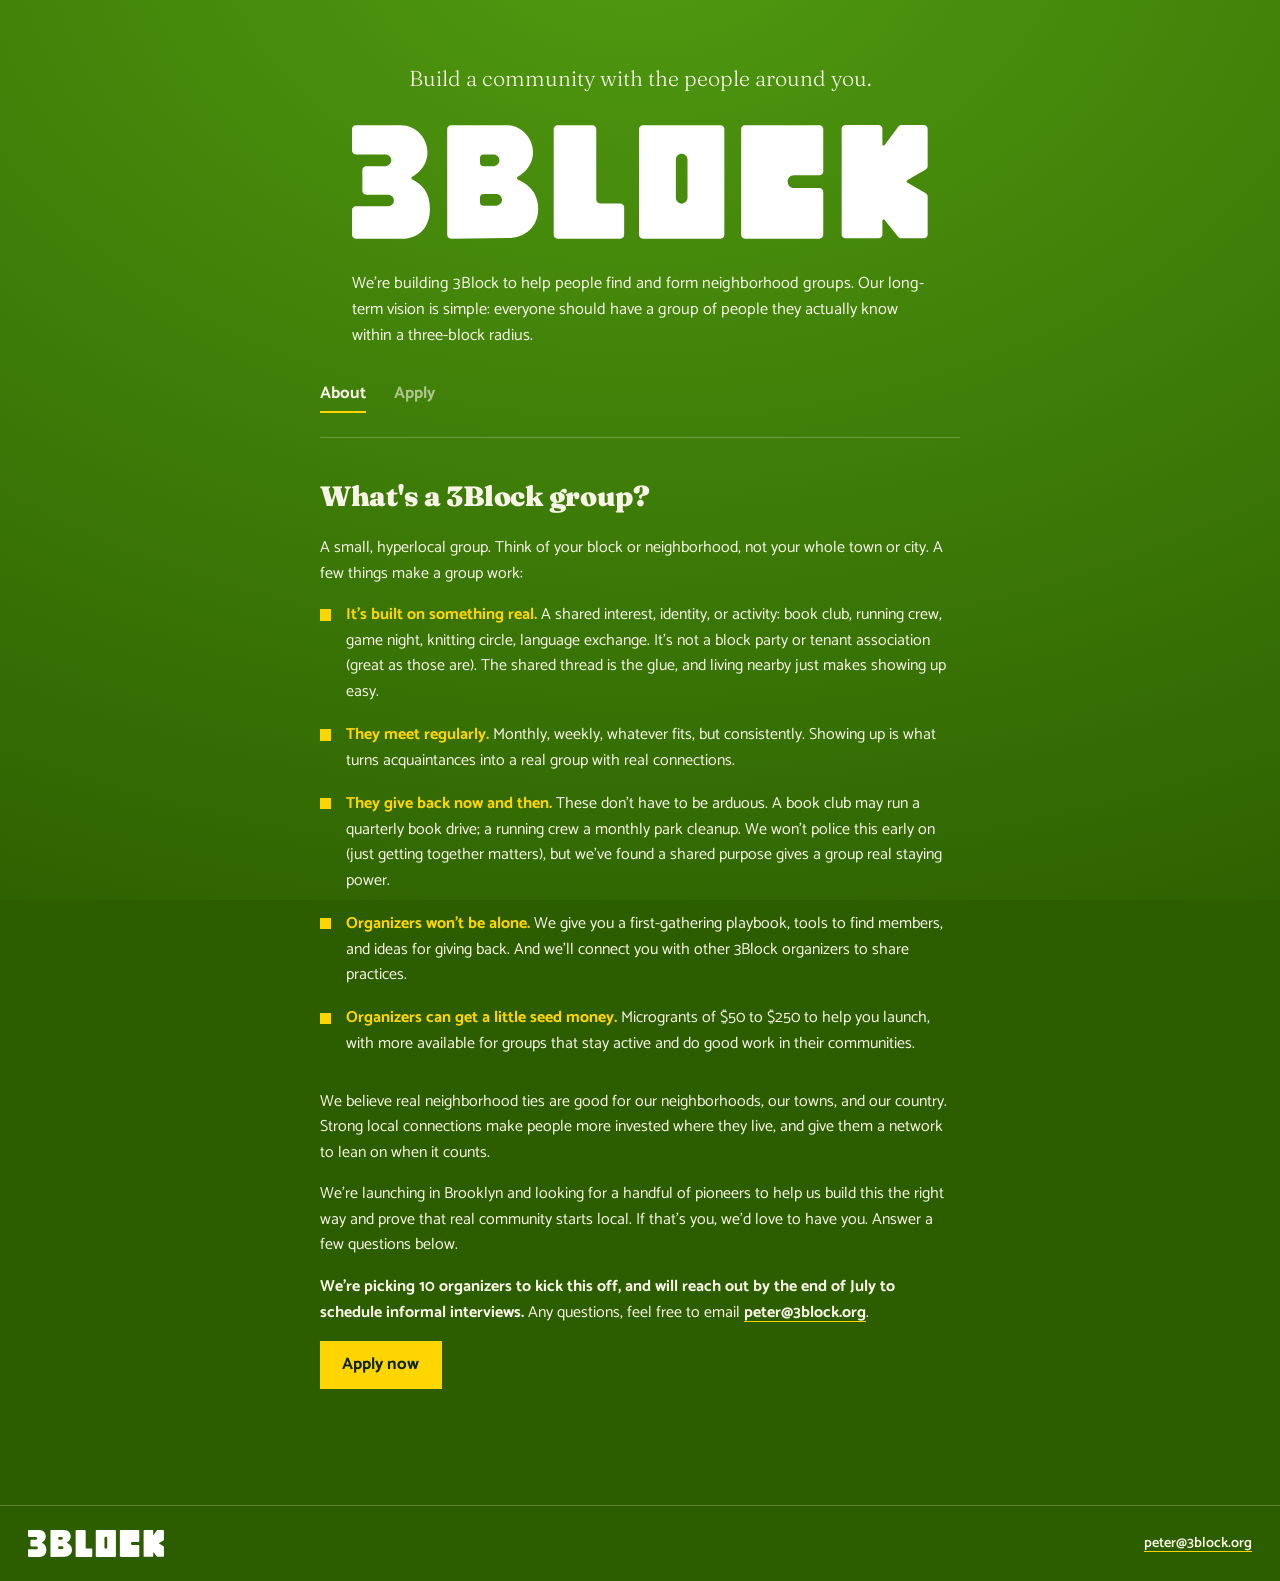
==== index.html @ 92c4d61c "link to apply at bottom of info." ====
<!DOCTYPE html>
<html lang="en">
<head>
  <meta charset="UTF-8">
  <meta name="viewport" content="width=device-width, initial-scale=1.0">
  <title>3 Block — community groups with the neighbors around you</title>
  <meta name="description" content="3 Block helps neighbors with shared interests form resilient community groups.">
  <meta property="og:type" content="website">
  <meta property="og:title" content="3 Block — Community groups with the neighbors around you">
  <meta property="og:description" content="3Block is a community platform we're building to help people find and form neighborhood groups. Our vision is simple: everyone should have a group of people they actually know within a three-block radius.">
  <meta property="og:url" content="https://apply.3block.org">
  <meta property="og:image" content="https://apply.3block.org/og-image.avif">
  <meta property="og:image:width" content="1200">
  <meta property="og:image:height" content="630">
  <meta name="twitter:card" content="summary_large_image">
  <link rel="icon" type="image/svg+xml" href="favicon.svg">
  <link rel="preconnect" href="https://fonts.googleapis.com">
  <link rel="preconnect" href="https://fonts.gstatic.com" crossorigin>
  <link href="https://fonts.googleapis.com/css2?family=Fraunces:opsz,wght,SOFT@9..144,300,100;9..144,900,100&family=Catamaran:wght@400;600;700&display=swap" rel="stylesheet">
  <link rel="stylesheet" href="css/style.css">
</head>
<body class="landing">

  <header class="landing-center">
    <div class="brand">
      <p class="tagline">Build a community with the people around you.</p>
      <h1 class="wordmark-logo">
        <img src="logo.svg" alt="3 Block" width="898" height="173">
      </h1>
    </div>
    <div class="landing-about">
      <p>
        We're building 3Block to help people find and form
        neighborhood groups. Our long-term vision is simple:
	everyone should have a group of people they actually know
	within a three-block radius.
      </p>
    </div>
  </header>

  <main class="apply-main">

    <nav class="tab-nav" aria-label="Page sections">
      <a class="tab-link" href="#about" data-tab="about">About</a>
      <a class="tab-link" href="#apply" data-tab="apply">Apply</a>
    </nav>

    <section class="section" id="about">
      <h2 class="section-title">What's a 3Block group?</h2>
      <p>
        A small, hyperlocal group. Think of your block or neighborhood, not
        your whole town or city. A few things make a group work:
      </p>
      <ul class="req-list">
        <li>
          <strong>It's built on something real.</strong> A shared interest,
          identity, or activity: book club, running crew, game night, knitting
          circle, language exchange. It's not a block party or tenant
          association (great as those are). The shared thread is the glue, and
          living nearby just makes showing up easy.
        </li>
        <li>
          <strong>They meet regularly.</strong> Monthly, weekly, whatever fits,
          but consistently. Showing up is what turns acquaintances into a real
          group with real connections.
        </li>
        <li>
          <strong>They give back now and then.</strong> These don't have to be
          arduous. A book club may run a quarterly book drive; a running crew a
          monthly park cleanup. We won't police this early on (just getting
          together matters), but we've found a shared purpose gives a group
          real staying power.
        </li>
      </ul>
      <ul class="req-list">
        <li>
          <strong>Organizers won't be alone.</strong> We give you a
          first-gathering playbook, tools to find members, and ideas for giving
          back. And we'll connect you with other 3Block organizers to share
          practices.
        </li>
        <li>
          <strong>Organizers can get a little seed money.</strong> Microgrants
          of $50 to $250 to help you launch, with more available for groups
          that stay active and do good work in their communities.
        </li>
      </ul>
            <div class="read-more" id="hero-more">
        <p>
          We believe real neighborhood ties are good for our neighborhoods, our
          towns, and our country. Strong local connections make people more
          invested where they live, and give them a network to lean on when it
          counts.
        </p>
        <p>
          We're launching in Brooklyn and looking for a handful of pioneers to
          help us build this the right way and prove that real community starts
          local. If that's you, we'd love to have you. Answer a few questions
          below.
        </p>
        <p>
          <strong>We're picking 10 organizers to kick this off, and will reach out
          by the end of July to schedule informal interviews.</strong>
          Any questions, feel free to email
          <a href="mailto:peter@3block.org">peter@3block.org</a>.
        </p>
        <p class="section-cta">
          <a class="btn-primary btn-link" href="#apply" data-tab-jump="apply">Apply now</a>
        </p>
      </div>
    </section>

    <section class="section apply-form" id="apply" aria-label="Grant application form" hidden>
      <h2 class="section-title">Apply</h2>
      <p class="form-note"><span class="req" aria-hidden="true">*</span> required</p>

      <form id="grant-form" class="stacked-form" novalidate>

        <div class="field">
          <label class="field-label" for="f-name">Your name<span class="req" aria-hidden="true">*</span></label>
          <input class="field-input" id="f-name" name="name" type="text"
                 autocomplete="name"
                 data-required data-error-empty="We'd love to know who you are.">
          <p class="field-error" aria-live="polite"></p>
        </div>

        <div class="field">
          <label class="field-label" for="f-email">Email<span class="req" aria-hidden="true">*</span></label>
          <input class="field-input" id="f-email" name="email" type="email"
                 autocomplete="email"
                 data-required data-type="email"
                 data-error-empty="We need an email to reach you."
                 data-error-invalid="Hmm, that email doesn't look right.">
          <p class="field-error" aria-live="polite"></p>
        </div>

        <div class="field">
          <label class="field-label" for="f-neighborhood">What neighborhood are you in?<span class="req" aria-hidden="true">*</span></label>
          <p class="field-help">Rough cross streets are great too.</p>
          <input class="field-input" id="f-neighborhood" name="neighborhood" type="text"
                 data-required data-error-empty="Tell us where your blocks are.">
          <p class="field-error" aria-live="polite"></p>
        </div>

        <div class="field">
          <label class="field-label" for="f-group">What kind of group do you run or want to start?<span class="req" aria-hidden="true">*</span></label>
          <input class="field-input" id="f-group" name="group" type="text"
                 data-required data-error-empty="This is the part we're most excited to read.">
          <p class="field-error" aria-live="polite"></p>
        </div>

        <fieldset class="field field-choice" data-choice="status"
                  data-required data-error-empty="Pick whichever fits.">
          <legend class="field-label">Are you already running it, or looking to start one?<span class="req" aria-hidden="true">*</span></legend>
          <div class="choice-row">
            <label class="choice">
              <input type="radio" name="status" value="Already running it">
              <span>Already running it</span>
            </label>
            <label class="choice">
              <input type="radio" name="status" value="Want to start one">
              <span>Want to start one</span>
            </label>
          </div>
          <p class="field-error" aria-live="polite"></p>
        </fieldset>

        <fieldset class="field field-choice" data-choice="coorganizer"
                  data-required data-error-empty="Pick one — 'Not yet' is a fine answer.">
          <legend class="field-label">Do you have a friend or colleague you could bring in as a co-organizer?<span class="req" aria-hidden="true">*</span></legend>
          <p class="field-help">Not required, but it often helps a group succeed faster.</p>
          <div class="choice-row">
            <label class="choice">
              <input type="radio" name="coorganizer" value="Yes">
              <span>Yes</span>
            </label>
            <label class="choice">
              <input type="radio" name="coorganizer" value="Not yet">
              <span>Not yet</span>
            </label>
          </div>
          <p class="field-error" aria-live="polite"></p>
        </fieldset>

        <div class="field">
          <label class="field-label" for="f-cadence">How often would you plan to meet?<span class="req" aria-hidden="true">*</span></label>
          <input class="field-input" id="f-cadence" name="cadence" type="text"
                 data-required data-error-empty="A rough cadence is fine — weekly, monthly…">
          <p class="field-error" aria-live="polite"></p>
        </div>

        <div class="field">
          <label class="field-label" for="f-service">Any ideas for community service activities?</label>
          <p class="field-help">We can help you with this later if not.</p>
          <textarea class="field-input field-textarea" id="f-service" name="service" rows="1"></textarea>
          <p class="field-error" aria-live="polite"></p>
        </div>

        <div class="field">
          <label class="field-label" for="f-first-gathering">When could you picture holding a first gathering?<span class="req" aria-hidden="true">*</span></label>
          <p class="field-help">A rough sense is fine.</p>
          <input class="field-input" id="f-first-gathering" name="first_gathering" type="text"
                 data-required data-error-empty="A rough sense is all we need — next month, this fall…">
          <p class="field-error" aria-live="polite"></p>
        </div>

        <div class="field">
          <label class="field-label" for="f-microgrant">Are you interested in a $50&ndash;250 microgrant?</label>
          <p class="field-help">If so, how much, and what would you spend it on?</p>
          <textarea class="field-input field-textarea" id="f-microgrant" name="microgrant" rows="1"></textarea>
          <p class="field-error" aria-live="polite"></p>
        </div>

        <div class="field">
          <label class="field-label" for="f-notes">Anything else you'd like to share?</label>
          <p class="field-help">If you have a group, let us know how big it is, how it's going, and what challenges you're running into.</p>
          <textarea class="field-input field-textarea" id="f-notes" name="notes" rows="1"></textarea>
          <p class="field-error" aria-live="polite"></p>
        </div>

        <div class="form-actions">
          <button type="submit" class="btn-primary" data-action="submit">Send application</button>
          <p class="form-error" id="form-error" aria-live="polite"></p>
        </div>

      </form>

      <div class="form-result" id="form-success" hidden>
        <h3 class="result-title">Thanks, we got it!</h3>
        <p>
          We'll be reviewing applications in the coming weeks and be in touch.
        </p>
      </div>

      <div class="form-result" id="form-failure" hidden>
        <h3 class="result-title">That didn't go through.</h3>
        <p>
          Something on our end hiccuped. Please try again in a minute — or
          email your answers to
          <a href="mailto:peter@3block.org">peter@3block.org</a> and we'll
          take it from there.
        </p>
        <button type="button" class="btn-primary" id="retry-btn">Try again</button>
      </div>
    </section>

  </main>

  <footer class="apply-footer">
    <img class="footer-logo" src="logo.svg" alt="3 Block" width="898" height="173">
    <a href="mailto:peter@3block.org">peter@3block.org</a>
  </footer>

  <script src="js/apply.js"></script>
</body>
</html>
---- css/style.css ----
/* ============================================================
   3 Block — shared styles
   Palette: green gradient field, cream text, sun + sky accents
   Type: Fraunces (display) / Catamaran (body)
   ============================================================ */

:root {
  --green-fresh: #509b10;
  --green-deep: #2c5e00;
  --cream: #f7f3e7;
  --ink: #0a2416;
  --sun: #ffd500;
  --sky: #2b5be2;

  --font-display: "Fraunces", Georgia, serif;
  --font-body: "Catamaran", "Helvetica Neue", Arial, sans-serif;

  --ease-out: cubic-bezier(0.22, 1, 0.36, 1);
}

* {
  margin: 0;
  padding: 0;
  box-sizing: border-box;
}

html {
  scroll-behavior: smooth;
}

body {
  font-family: var(--font-body);
  color: var(--cream);
  background-color: var(--green-deep);
  background-image: radial-gradient(
    130% 130% at 50% -10%,
    var(--green-fresh) 0%,
    var(--green-deep) 100%
  );
  background-attachment: fixed;
  min-height: 100vh;
  line-height: 1.6;
  -webkit-font-smoothing: antialiased;
}

a {
  color: inherit;
}

::selection {
  background: var(--sun);
  color: var(--ink);
}

:focus-visible {
  outline: 3px solid var(--sun);
  outline-offset: 3px;
}

/* ------------------------------------------------------------
   Landing page
   ------------------------------------------------------------ */

.landing {
  display: flex;
  flex-direction: column;
  min-height: 100vh;
  min-height: 100dvh;
}

.corner-contact {
  position: fixed;
  bottom: 1.5rem;
  right: 1.75rem;
  font-size: 0.85rem;
  font-weight: 600;
  text-decoration-color: var(--sun);
  text-underline-offset: 0.25em;
}

.corner-contact:hover {
  color: var(--sun);
}

.landing-center {
  flex: 1;
  display: flex;
  flex-direction: column;
  align-items: center;
  justify-content: center;
  gap: 2rem;
  text-align: center;
  padding: 4rem 1.5rem 1.5rem;
}

.brand {
  display: flex;
  flex-direction: column;
  align-items: center;
  gap: 2rem;
}

.wordmark-logo {
  line-height: 0;
  margin: 0;
}

.wordmark-logo img {
  width: clamp(18rem, 70vw, 36rem);
  max-width: 100%;
  height: auto;
}

.landing-about {
  /* match the wordmark logo's width so the two edges line up */
  width: clamp(18rem, 70vw, 36rem);
  max-width: 100%;
  display: grid;
  gap: 0.75rem;
  font-size: 1.02rem;
  text-align: left;
}

.tagline {
  font-family: var(--font-display);
  font-weight: 300;
  font-size: clamp(1rem, 2.2vw, 1.35rem);
  line-height: 1.35;
}

.cta-link {
  display: inline-block;
  font-size: 1.05rem;
  font-weight: 700;
  color: var(--cream);
  text-decoration: underline;
  text-decoration-thickness: 2px;
  text-decoration-color: var(--sun);
  text-underline-offset: 0.35em;
  transition: color 160ms ease, text-underline-offset 160ms ease;
}

.cta-link:hover {
  color: var(--sun);
  text-underline-offset: 0.5em;
}

/* ------------------------------------------------------------
   Apply page — header, sections, footer
   ------------------------------------------------------------ */

.apply-page {
  display: flex;
  flex-direction: column;
  min-height: 100vh;
}

.apply-header {
  display: flex;
  align-items: center;
  justify-content: space-between;
  padding: 1.5rem 1.75rem;
}

.home-link {
  display: inline-flex;
  align-items: center;
  gap: 0.75rem;
  text-decoration: none;
}

.home-logo,
.footer-logo {
  display: block;
  width: 8.5rem;
  height: auto;
}

.header-cta {
  font-weight: 700;
  font-size: 0.95rem;
  text-decoration: underline;
  text-decoration-thickness: 2px;
  text-decoration-color: var(--sun);
  text-underline-offset: 0.3em;
}

.header-cta:hover {
  color: var(--sun);
}

.apply-main {
  flex: 1;
  width: min(640px, 100% - 3rem);
  margin: 0 auto;
  padding: 0.5rem 0 5rem;
}

.hero {
  padding: 2.5rem 0 3rem;
}

/* Apply / About tabs — sit just above the first section ruler */

.tab-nav {
  display: flex;
  gap: 1.75rem;
  padding: 0 0 1.5rem;
}

.tab-link {
  font-weight: 700;
  font-size: 1.05rem;
  color: rgba(247, 243, 231, 0.6);
  text-decoration: none;
  padding-bottom: 0.2rem;
  border-bottom: 2px solid transparent;
  transition: color 160ms ease, border-color 160ms ease;
}

.tab-link:hover {
  color: var(--cream);
}

.tab-link.is-active {
  color: var(--cream);
  border-bottom-color: var(--sun);
}

.hero-lede {
  font-family: var(--font-display);
  font-weight: 300;
  font-size: clamp(1.35rem, 3vw, 1.75rem);
  line-height: 1.45;
}

.read-more p {
  margin-top: 1rem;
}

.read-more {
  margin-top: 2rem;
}

.read-more a {
  font-weight: 700;
  text-decoration-color: var(--sun);
  text-underline-offset: 0.25em;
}

.section {
  padding: 2.25rem 0;
  border-top: 1px solid rgba(247, 243, 231, 0.25);
}

.section-title {
  font-family: var(--font-display);
  font-weight: 900;
  font-size: 1.75rem;
  letter-spacing: -0.01em;
  margin-bottom: 1rem;
}

.section p {
  margin-bottom: 1rem;
}

.section p:last-child {
  margin-bottom: 0;
}

.req-list {
  list-style: none;
  display: grid;
  gap: 1.1rem;
  padding: 0;
}

.req-list + .req-list {
  margin-top: 1.1rem;
}

.req-list li {
  padding-left: 1.6rem;
  position: relative;
}

.req-list li::before {
  content: "";
  position: absolute;
  left: 0;
  top: 0.45em;
  width: 0.7rem;
  height: 0.7rem;
  background: var(--sun);
}

.req-list strong {
  color: var(--sun);
}

.section a {
  font-weight: 700;
  text-decoration-color: var(--sun);
  text-underline-offset: 0.25em;
}

.section a:hover {
  color: var(--sun);
}

.apply-footer {
  display: flex;
  align-items: center;
  justify-content: space-between;
  padding: 1.5rem 1.75rem;
  font-size: 0.9rem;
  border-top: 1px solid rgba(247, 243, 231, 0.25);
}

.apply-footer a {
  font-weight: 600;
  text-decoration-color: var(--sun);
  text-underline-offset: 0.25em;
}

.apply-footer a:hover {
  color: var(--sun);
}

/* ------------------------------------------------------------
   Typeform-style application form
   ------------------------------------------------------------ */

.apply-form {
  scroll-margin-top: 2rem;
}

.form-note {
  font-size: 0.9rem;
  color: rgba(247, 243, 231, 0.75);
  margin-bottom: 0.5rem;
}

.req {
  color: var(--sun);
  margin-left: 0.2rem;
}

.stacked-form {
  display: grid;
  gap: 2rem;
  margin-top: 1.5rem;
}

.field {
  min-width: 0;
}

fieldset.field {
  border: none;
  padding: 0;
  margin: 0;
}

.field-label {
  display: block;
  font-family: var(--font-display);
  font-weight: 900;
  font-size: 1.2rem;
  line-height: 1.35;
  margin-bottom: 0.35rem;
}

legend.field-label {
  padding: 0;
}

.field-help {
  font-size: 0.95rem;
  color: rgba(247, 243, 231, 0.8);
  margin-bottom: 0.5rem;
}

.field-input {
  display: block;
  width: 100%;
  font-family: var(--font-body);
  font-size: 1.15rem;
  font-weight: 600;
  color: var(--cream);
  background: transparent;
  border: none;
  border-bottom: 2px solid rgba(247, 243, 231, 0.4);
  padding: 0.35rem 0 0.45rem;
  transition: border-color 160ms ease;
}

.field-input:focus {
  outline: none;
  border-bottom-color: var(--sun);
  border-bottom-width: 3px;
}

.field-textarea {
  resize: none;
  overflow: hidden;
  line-height: 1.5;
  font-size: 1.05rem;
}

.field.has-error .field-input {
  border-bottom-color: var(--sun);
}

.field-error {
  min-height: 1.3rem;
  margin-top: 0.4rem;
  font-size: 0.9rem;
  font-weight: 700;
  color: var(--sun);
}

/* radio choices */

.choice-row {
  display: flex;
  flex-wrap: wrap;
  gap: 0.6rem;
  margin-top: 0.35rem;
}

.choice {
  cursor: pointer;
}

.choice input {
  position: absolute;
  opacity: 0;
  width: 1px;
  height: 1px;
}

.choice span {
  display: inline-block;
  font-weight: 700;
  font-size: 1rem;
  padding: 0.5rem 1.1rem;
  border: 2px solid rgba(247, 243, 231, 0.5);
  transition: border-color 160ms ease, background 160ms ease, color 160ms ease;
}

.choice:hover span {
  border-color: var(--cream);
}

.choice input:checked + span {
  background: var(--sun);
  border-color: var(--sun);
  color: var(--ink);
}

.choice input:focus-visible + span {
  outline: 3px solid var(--sun);
  outline-offset: 3px;
}

/* submit + results */

.form-actions {
  display: flex;
  align-items: center;
  flex-wrap: wrap;
  gap: 1rem;
  margin-top: 0.5rem;
}

.form-error {
  font-size: 0.9rem;
  font-weight: 700;
  color: var(--sun);
}

.form-result {
  padding: 1.5rem 0;
}

.form-result p {
  margin-bottom: 1.25rem;
}

.form-result a {
  font-weight: 700;
  text-decoration-color: var(--sun);
}

.result-title {
  font-family: var(--font-display);
  font-weight: 900;
  font-size: 1.9rem;
  letter-spacing: -0.01em;
  margin-bottom: 0.75rem;
}

.btn-primary {
  font-family: var(--font-body);
  font-size: 1.05rem;
  font-weight: 700;
  color: var(--ink);
  background: var(--sun);
  border: none;
  padding: 0.65rem 1.4rem;
  cursor: pointer;
  transition: transform 160ms var(--ease-out), background 160ms ease;
}

.btn-primary:hover {
  background: var(--cream);
  transform: translateY(-2px);
}

.btn-primary:active {
  transform: translateY(0);
}

.btn-primary[disabled] {
  opacity: 0.6;
  cursor: wait;
  transform: none;
}

a.btn-primary,
.btn-link {
  display: inline-block;
  color: var(--ink);
  text-decoration: none;
}

a.btn-primary:hover,
.btn-link:hover {
  color: var(--ink);
}

.section-cta {
  margin-top: 1.75rem;
}

/* ------------------------------------------------------------
   Responsive + reduced motion
   ------------------------------------------------------------ */

@media (max-width: 600px) {
  .hero {
    padding-top: 1.5rem;
  }

  .choice-row {
    flex-direction: column;
    align-items: flex-start;
  }
}

@media (prefers-reduced-motion: reduce) {
  html {
    scroll-behavior: auto;
  }

  *,
  *::before,
  *::after {
    animation-duration: 0.01ms !important;
    animation-iteration-count: 1 !important;
    transition-duration: 0.01ms !important;
  }
}
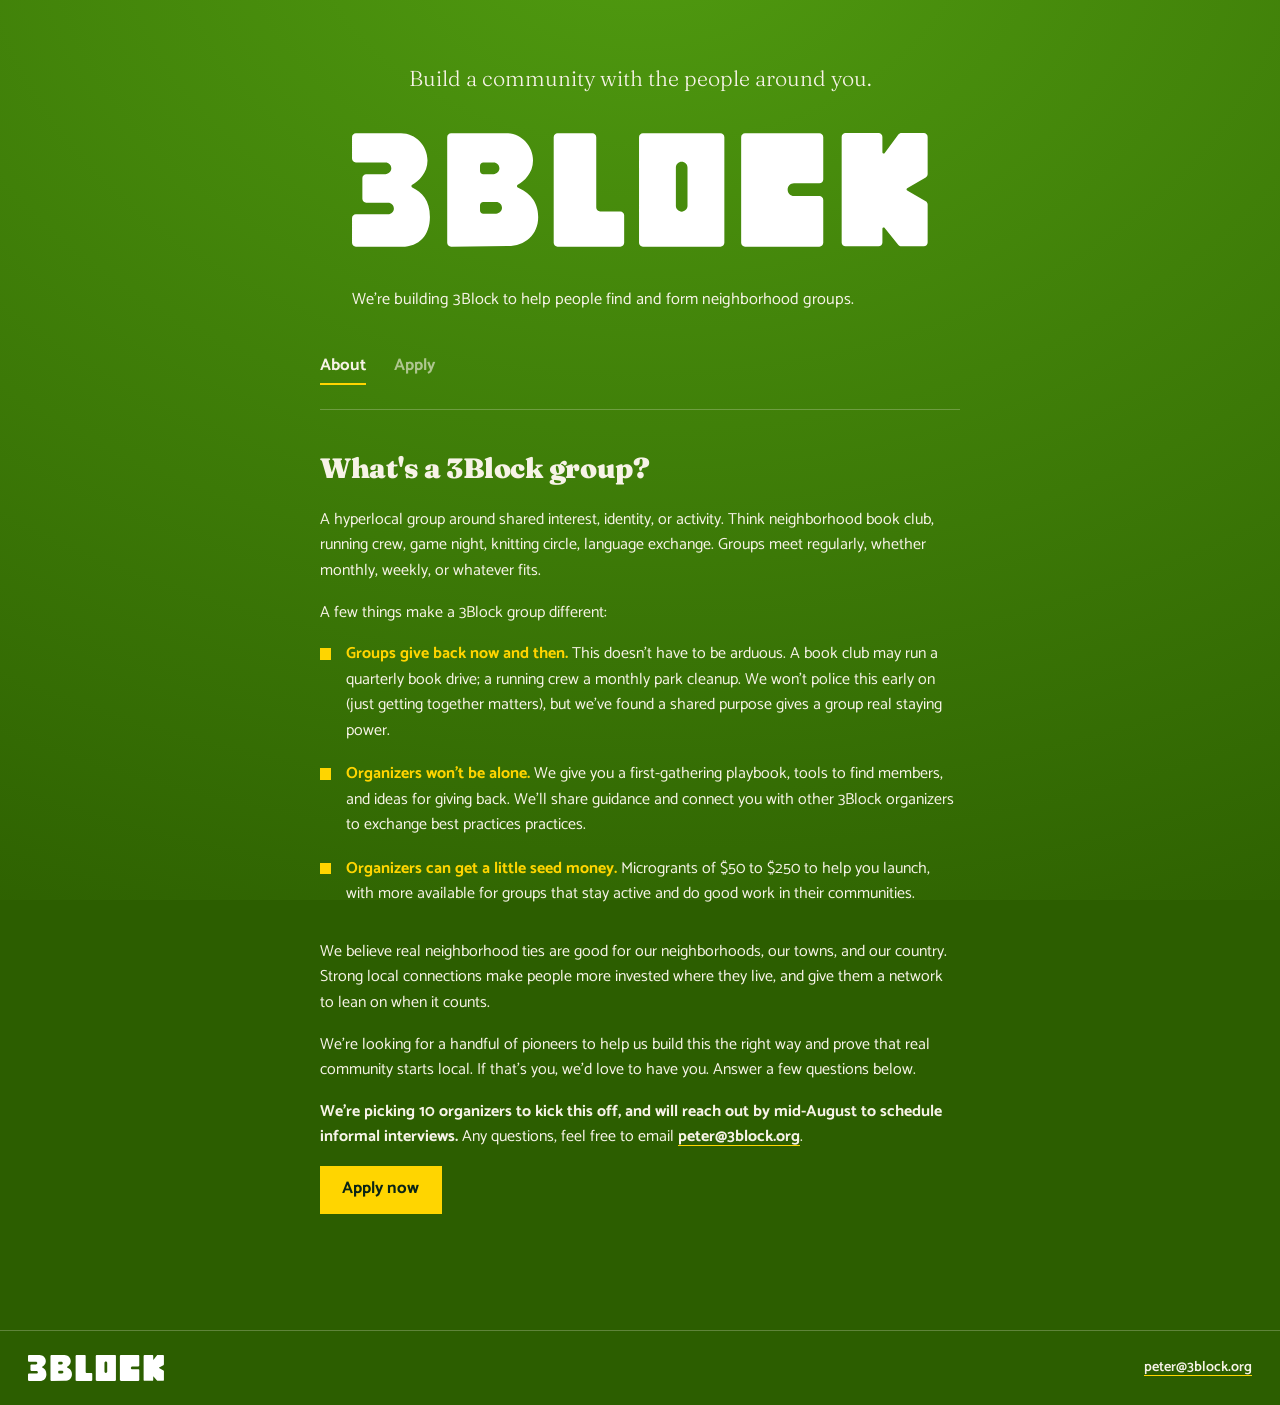
==== commit b005da79: "Update index.html" ====
--- a/index.html
+++ b/index.html
@@ -31,9 +31,7 @@
     <div class="landing-about">
       <p>
         We're building 3Block to help people find and form
-        neighborhood groups. Our long-term vision is simple:
-	everyone should have a group of people they actually know
-	within a three-block radius.
+        neighborhood groups.
       </p>
     </div>
   </header>
@@ -48,36 +46,27 @@
     <section class="section" id="about">
       <h2 class="section-title">What's a 3Block group?</h2>
       <p>
-        A small, hyperlocal group. Think of your block or neighborhood, not
-        your whole town or city. A few things make a group work:
+        A hyperlocal group around shared interest, identity, or activity. 
+		  Think neighborhood book club, running crew, game night, knitting circle,
+		  language exchange. 
+		  Groups meet regularly, whether monthly, weekly, or whatever fits.
+	  </p>
+		<p>
+			A few things make a 3Block group different:
       </p>
       <ul class="req-list">
         <li>
-          <strong>It's built on something real.</strong> A shared interest,
-          identity, or activity: book club, running crew, game night, knitting
-          circle, language exchange. It's not a block party or tenant
-          association (great as those are). The shared thread is the glue, and
-          living nearby just makes showing up easy.
-        </li>
-        <li>
-          <strong>They meet regularly.</strong> Monthly, weekly, whatever fits,
-          but consistently. Showing up is what turns acquaintances into a real
-          group with real connections.
-        </li>
-        <li>
-          <strong>They give back now and then.</strong> These don't have to be
+          <strong>Groups give back now and then.</strong> This doesn't have to be
           arduous. A book club may run a quarterly book drive; a running crew a
           monthly park cleanup. We won't police this early on (just getting
           together matters), but we've found a shared purpose gives a group
           real staying power.
         </li>
-      </ul>
-      <ul class="req-list">
         <li>
           <strong>Organizers won't be alone.</strong> We give you a
           first-gathering playbook, tools to find members, and ideas for giving
-          back. And we'll connect you with other 3Block organizers to share
-          practices.
+          back. We'll share guidance and connect you with other 3Block organizers to 
+			exchange best practices practices.
         </li>
         <li>
           <strong>Organizers can get a little seed money.</strong> Microgrants
@@ -93,14 +82,14 @@
           counts.
         </p>
         <p>
-          We're launching in Brooklyn and looking for a handful of pioneers to
-          help us build this the right way and prove that real community starts
-          local. If that's you, we'd love to have you. Answer a few questions
+          We're looking for a handful of pioneers to help us build this the right 
+		  way and prove that real community starts local.
+          If that's you, we'd love to have you. Answer a few questions
           below.
         </p>
         <p>
           <strong>We're picking 10 organizers to kick this off, and will reach out
-          by the end of July to schedule informal interviews.</strong>
+          by mid-August to schedule informal interviews.</strong>
           Any questions, feel free to email
           <a href="mailto:peter@3block.org">peter@3block.org</a>.
         </p>
--- a/css/style.css
+++ b/css/style.css
@@ -88,16 +88,16 @@
   flex-direction: column;
   align-items: center;
   justify-content: center;
-  gap: 2rem;
+  gap: 2.5rem;
   text-align: center;
-  padding: 4rem 1.5rem 1.5rem;
+  padding: 4rem 1.5rem 2rem;
 }
 
 .brand {
   display: flex;
   flex-direction: column;
   align-items: center;
-  gap: 2rem;
+  gap: 2.5rem;
 }
 
 .wordmark-logo {
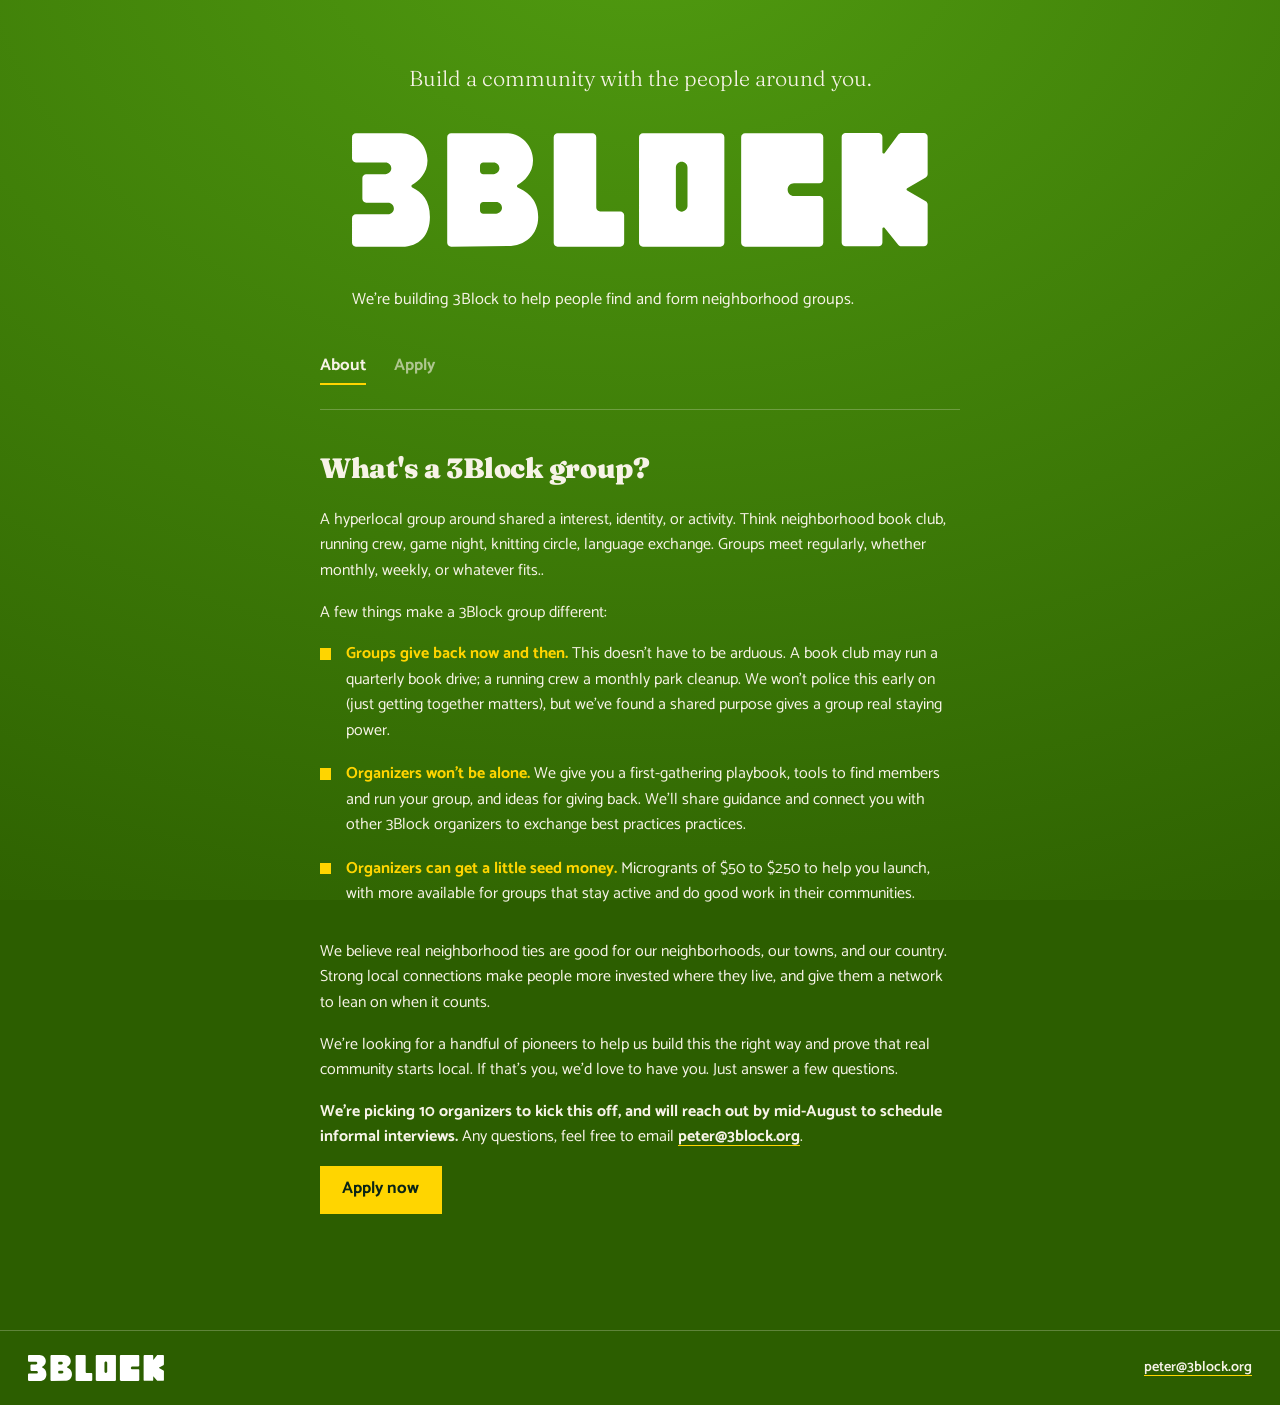
==== commit 2145d202: "Update index.html couple copy tweaks for brevity" ====
--- a/index.html
+++ b/index.html
@@ -46,10 +46,10 @@
     <section class="section" id="about">
       <h2 class="section-title">What's a 3Block group?</h2>
       <p>
-        A hyperlocal group around shared interest, identity, or activity. 
+        A hyperlocal group around shared a interest, identity, or activity. 
 		  Think neighborhood book club, running crew, game night, knitting circle,
 		  language exchange. 
-		  Groups meet regularly, whether monthly, weekly, or whatever fits.
+		  Groups meet regularly, whether monthly, weekly, or whatever fits..
 	  </p>
 		<p>
 			A few things make a 3Block group different:
@@ -64,7 +64,8 @@
         </li>
         <li>
           <strong>Organizers won't be alone.</strong> We give you a
-          first-gathering playbook, tools to find members, and ideas for giving
+          first-gathering playbook, tools to find members and run your group, and ideas 
+			for giving
           back. We'll share guidance and connect you with other 3Block organizers to 
 			exchange best practices practices.
         </li>
@@ -84,14 +85,12 @@
         <p>
           We're looking for a handful of pioneers to help us build this the right 
 		  way and prove that real community starts local.
-          If that's you, we'd love to have you. Answer a few questions
-          below.
+          If that's you, we'd love to have you. Just answer a few questions.
         </p>
         <p>
           <strong>We're picking 10 organizers to kick this off, and will reach out
           by mid-August to schedule informal interviews.</strong>
-          Any questions, feel free to email
-          <a href="mailto:peter@3block.org">peter@3block.org</a>.
+          Any questions, feel free to email <a href="mailto:peter@3block.org">peter@3block.org</a>.
         </p>
         <p class="section-cta">
           <a class="btn-primary btn-link" href="#apply" data-tab-jump="apply">Apply now</a>
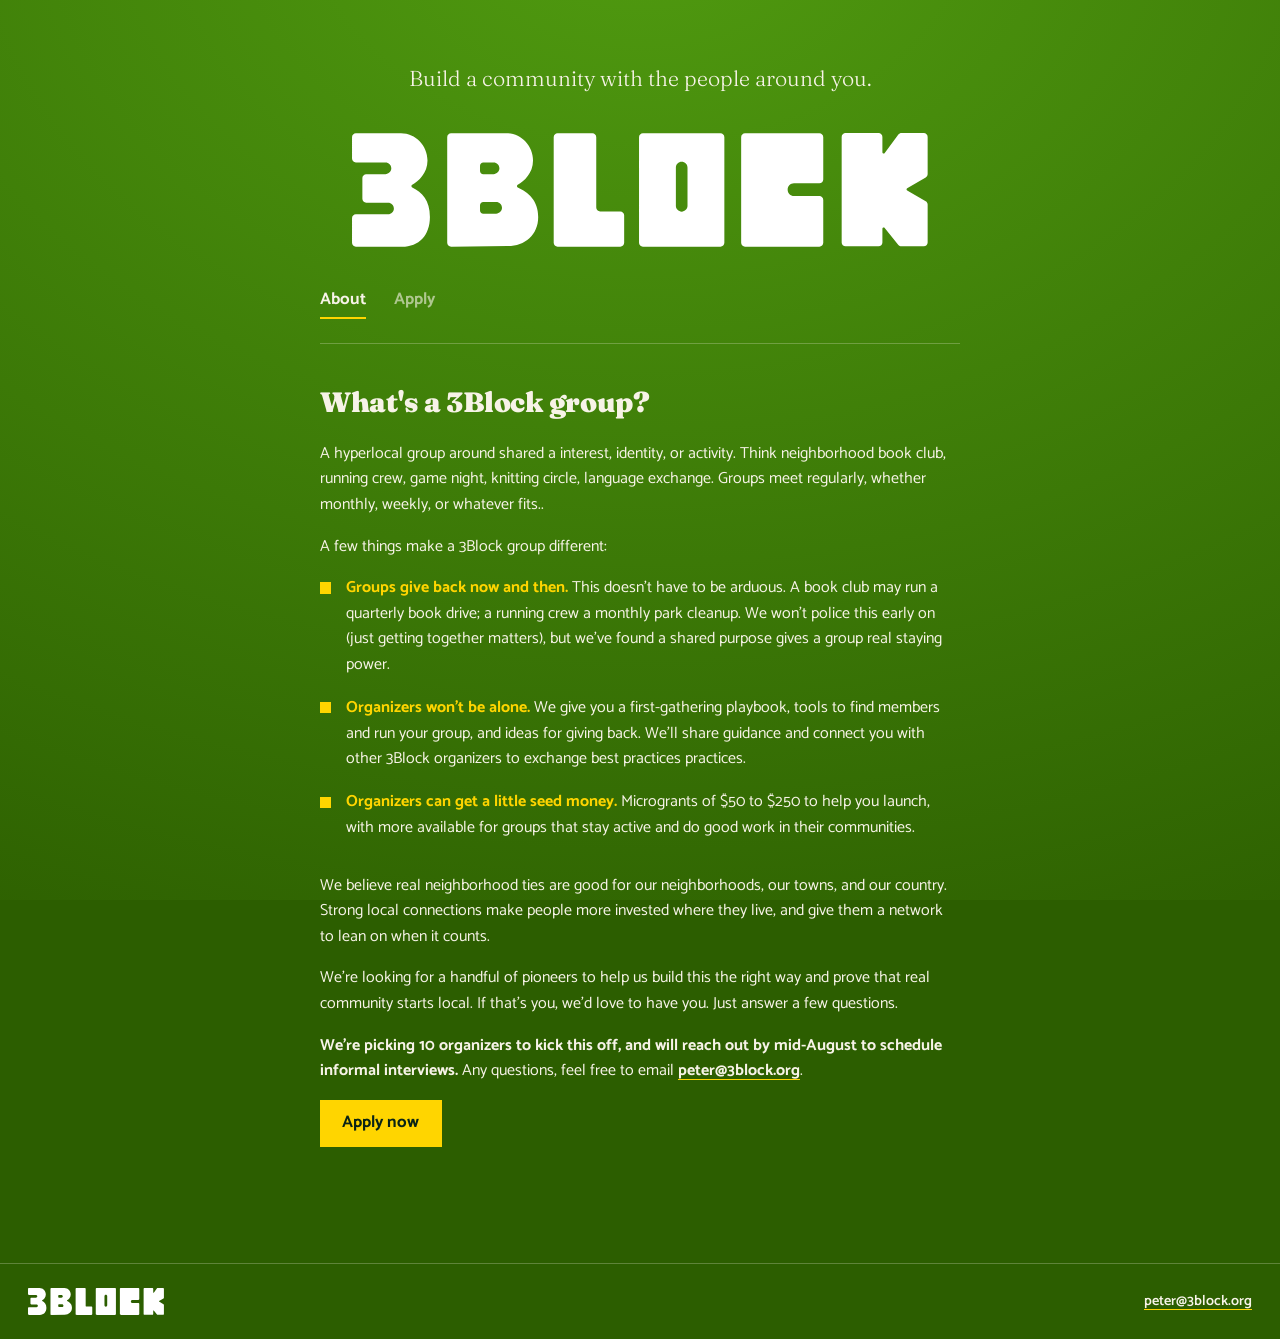
==== commit 1ffd9e02: "Update index.html" ====
--- a/index.html
+++ b/index.html
@@ -27,12 +27,6 @@
       <h1 class="wordmark-logo">
         <img src="logo.svg" alt="3 Block" width="898" height="173">
       </h1>
-    </div>
-    <div class="landing-about">
-      <p>
-        We're building 3Block to help people find and form
-        neighborhood groups.
-      </p>
     </div>
   </header>
 
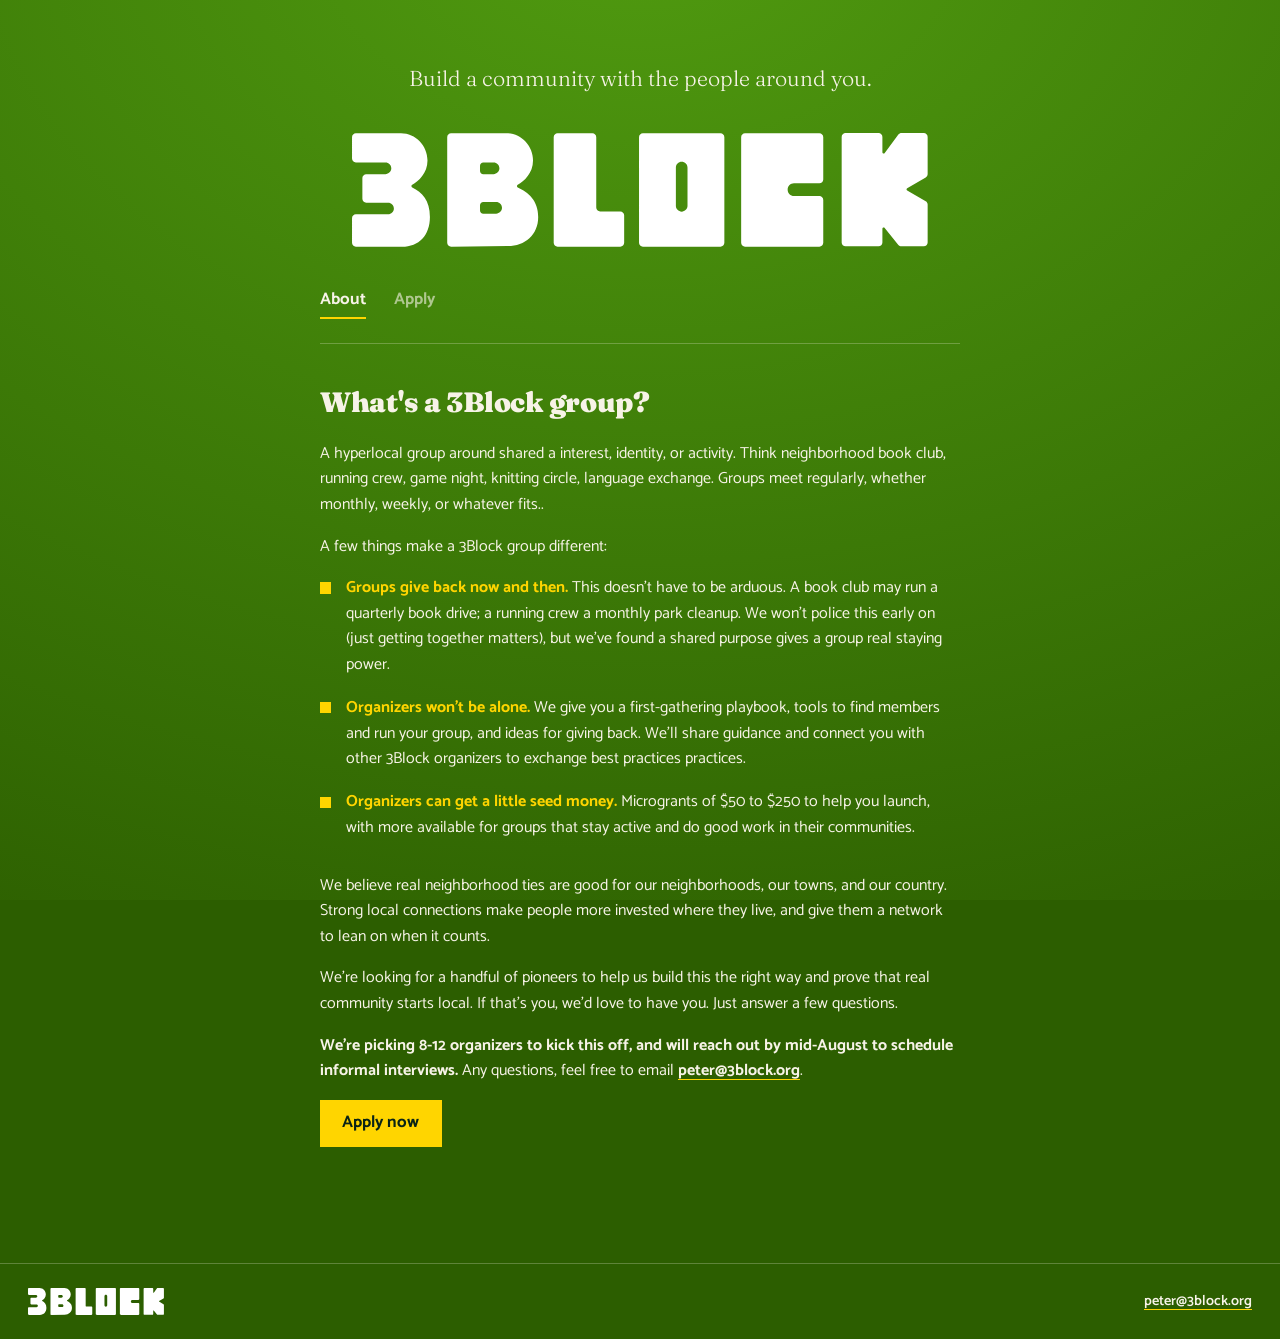
==== commit 2582f520: "Update index.html" ====
--- a/index.html
+++ b/index.html
@@ -82,7 +82,7 @@
           If that's you, we'd love to have you. Just answer a few questions.
         </p>
         <p>
-          <strong>We're picking 10 organizers to kick this off, and will reach out
+          <strong>We're picking 8-12 organizers to kick this off, and will reach out
           by mid-August to schedule informal interviews.</strong>
           Any questions, feel free to email <a href="mailto:peter@3block.org">peter@3block.org</a>.
         </p>
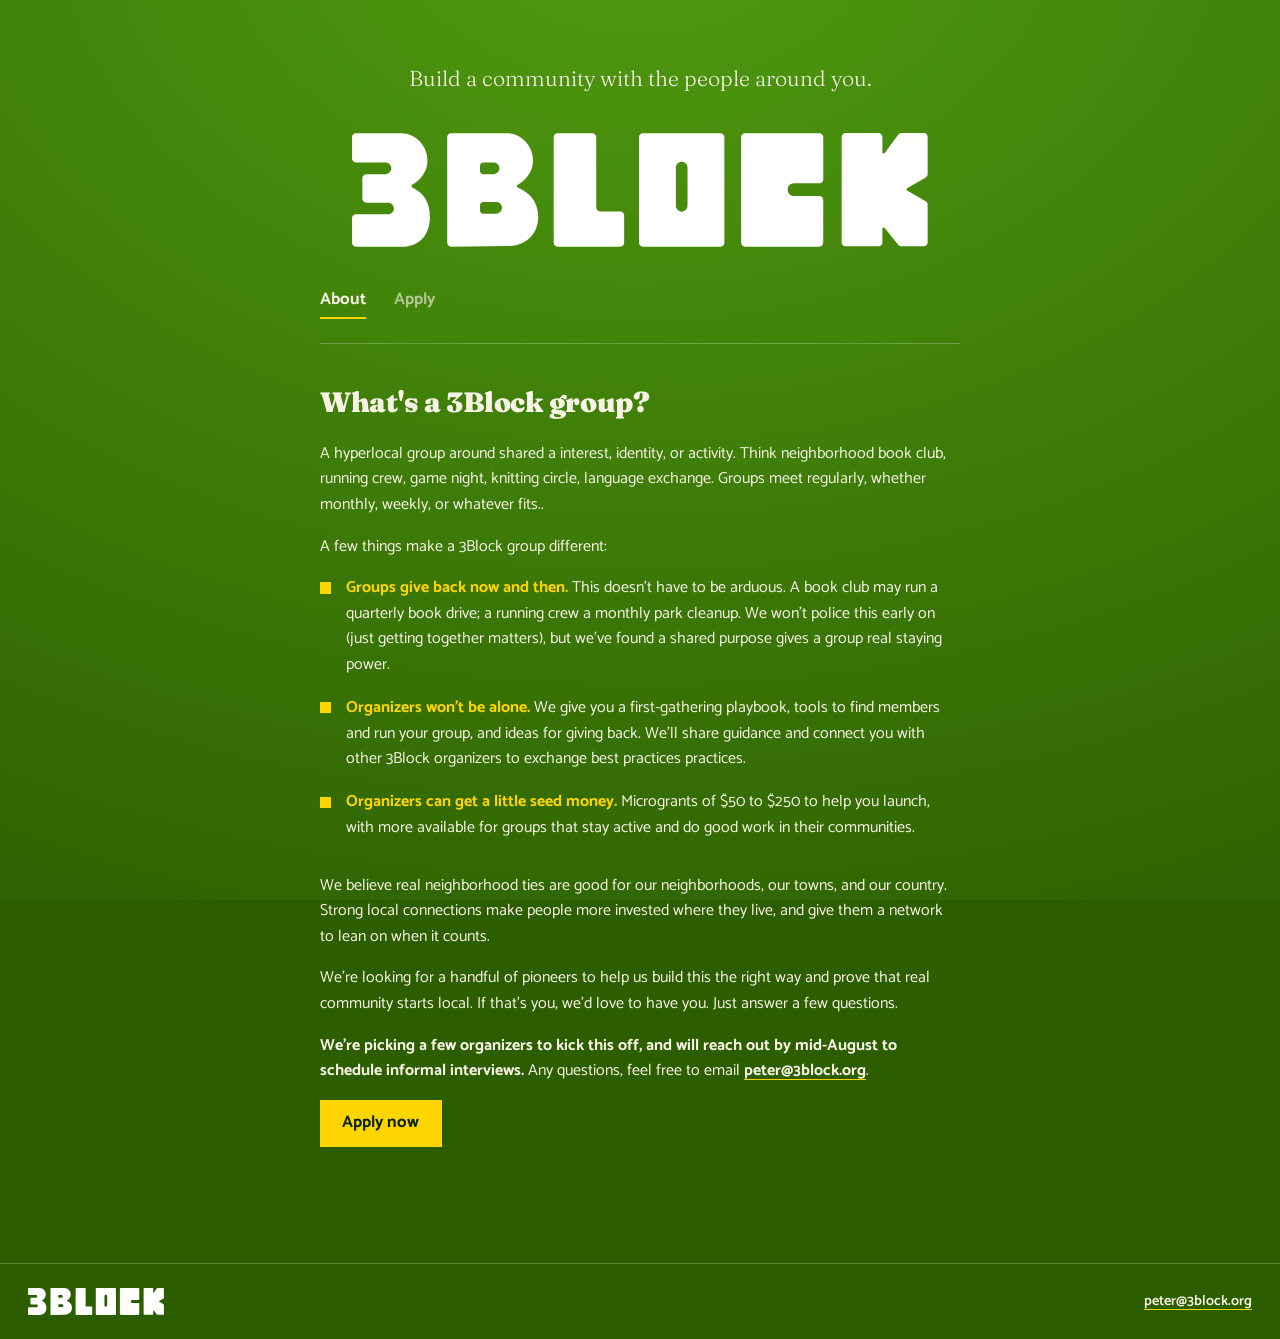
==== commit ad759ac6: "Update index.html" ====
--- a/index.html
+++ b/index.html
@@ -82,7 +82,7 @@
           If that's you, we'd love to have you. Just answer a few questions.
         </p>
         <p>
-          <strong>We're picking 8-12 organizers to kick this off, and will reach out
+          <strong>We're picking a few organizers to kick this off, and will reach out
           by mid-August to schedule informal interviews.</strong>
           Any questions, feel free to email <a href="mailto:peter@3block.org">peter@3block.org</a>.
         </p>
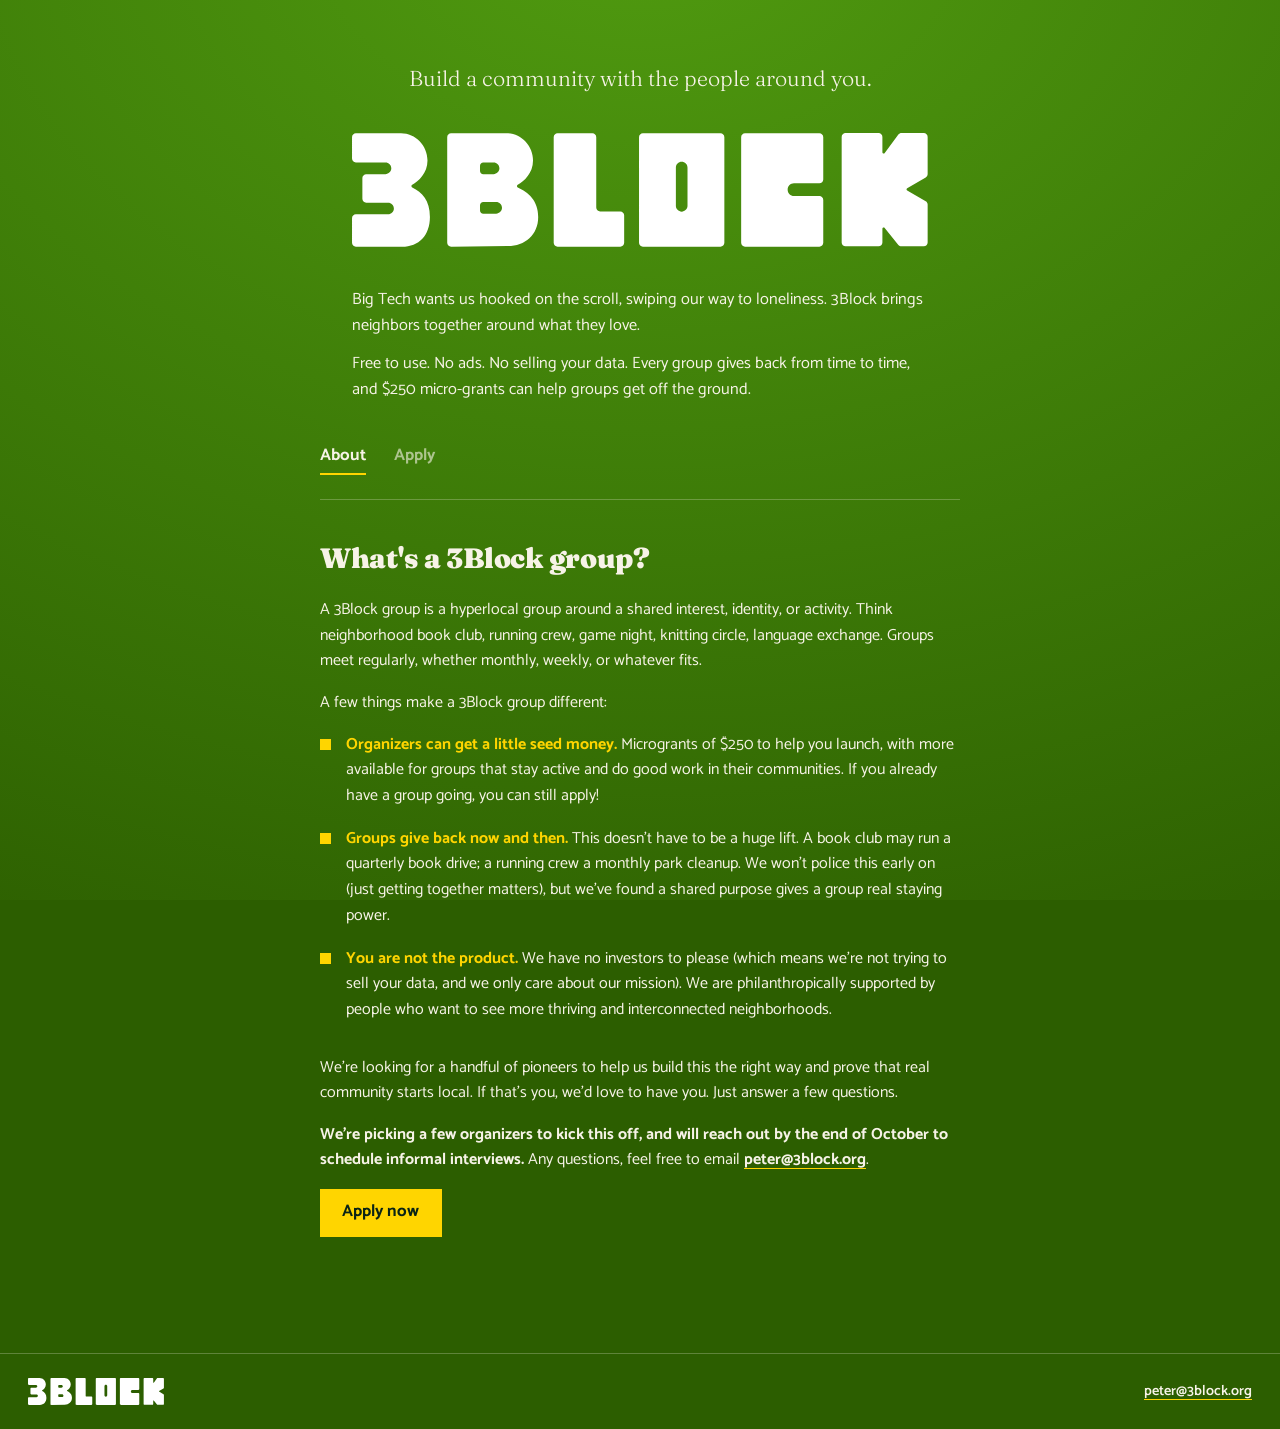
==== commit 22efbf29: "copy changes from alexis" ====
--- a/index.html
+++ b/index.html
@@ -28,6 +28,16 @@
         <img src="logo.svg" alt="3 Block" width="898" height="173">
       </h1>
     </div>
+    <div class="landing-about">
+      <p>
+        Big Tech wants us hooked on the scroll, swiping our way to loneliness.
+        3Block brings neighbors together around what they love.
+      </p>
+      <p>
+        Free to use. No ads. No selling your data. Every group gives back from
+        time to time, and $250 micro-grants can help groups get off the ground.
+      </p>
+    </div>
   </header>
 
   <main class="apply-main">
@@ -40,51 +50,44 @@
     <section class="section" id="about">
       <h2 class="section-title">What's a 3Block group?</h2>
       <p>
-        A hyperlocal group around shared a interest, identity, or activity. 
-		  Think neighborhood book club, running crew, game night, knitting circle,
-		  language exchange. 
-		  Groups meet regularly, whether monthly, weekly, or whatever fits..
-	  </p>
-		<p>
-			A few things make a 3Block group different:
+        A 3Block group is a hyperlocal group around a shared interest,
+        identity, or activity. Think neighborhood book club, running crew, game
+        night, knitting circle, language exchange. Groups meet regularly,
+        whether monthly, weekly, or whatever fits.
       </p>
+      <p>A few things make a 3Block group different:</p>
       <ul class="req-list">
         <li>
-          <strong>Groups give back now and then.</strong> This doesn't have to be
-          arduous. A book club may run a quarterly book drive; a running crew a
-          monthly park cleanup. We won't police this early on (just getting
-          together matters), but we've found a shared purpose gives a group
-          real staying power.
+          <strong>Organizers can get a little seed money.</strong> Microgrants
+          of $250 to help you launch, with more available for groups that stay
+          active and do good work in their communities. If you already have a
+          group going, you can still apply!
         </li>
         <li>
-          <strong>Organizers won't be alone.</strong> We give you a
-          first-gathering playbook, tools to find members and run your group, and ideas 
-			for giving
-          back. We'll share guidance and connect you with other 3Block organizers to 
-			exchange best practices practices.
+          <strong>Groups give back now and then.</strong> This doesn't have to
+          be a huge lift. A book club may run a quarterly book drive; a running
+          crew a monthly park cleanup. We won't police this early on (just
+          getting together matters), but we've found a shared purpose gives a
+          group real staying power.
         </li>
         <li>
-          <strong>Organizers can get a little seed money.</strong> Microgrants
-          of $50 to $250 to help you launch, with more available for groups
-          that stay active and do good work in their communities.
+          <strong>You are not the product.</strong> We have no investors to
+          please (which means we're not trying to sell your data, and we only
+          care about our mission). We are philanthropically supported by people
+          who want to see more thriving and interconnected neighborhoods.
         </li>
       </ul>
-            <div class="read-more" id="hero-more">
-        <p>
-          We believe real neighborhood ties are good for our neighborhoods, our
-          towns, and our country. Strong local connections make people more
-          invested where they live, and give them a network to lean on when it
-          counts.
-        </p>
-        <p>
-          We're looking for a handful of pioneers to help us build this the right 
-		  way and prove that real community starts local.
-          If that's you, we'd love to have you. Just answer a few questions.
-        </p>
-        <p>
-          <strong>We're picking a few organizers to kick this off, and will reach out
-          by mid-August to schedule informal interviews.</strong>
-          Any questions, feel free to email <a href="mailto:peter@3block.org">peter@3block.org</a>.
+      <div class="read-more" id="hero-more">
+        <p>
+          We're looking for a handful of pioneers to help us build this the
+          right way and prove that real community starts local. If that's you,
+          we'd love to have you. Just answer a few questions.
+        </p>
+        <p>
+          <strong>We're picking a few organizers to kick this off, and will reach
+          out by the end of October to schedule informal interviews.</strong>
+          Any questions, feel free to email
+          <a href="mailto:peter@3block.org">peter@3block.org</a>.
         </p>
         <p class="section-cta">
           <a class="btn-primary btn-link" href="#apply" data-tab-jump="apply">Apply now</a>
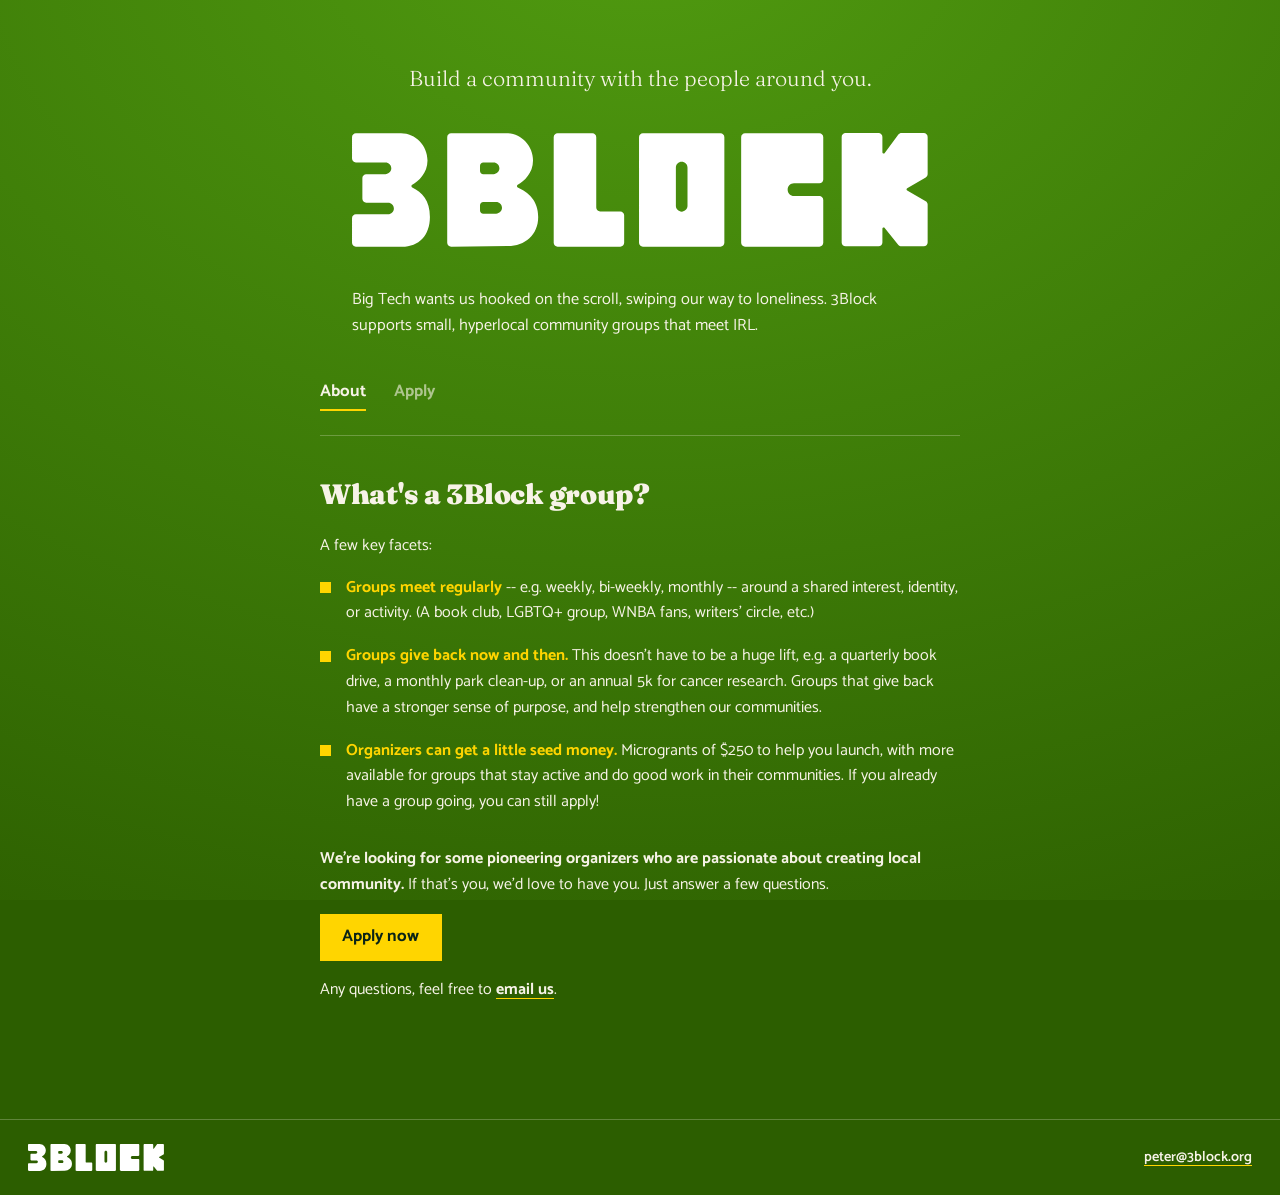
==== commit 46236f9a: "new, briefer copy" ====
--- a/index.html
+++ b/index.html
@@ -31,11 +31,7 @@
     <div class="landing-about">
       <p>
         Big Tech wants us hooked on the scroll, swiping our way to loneliness.
-        3Block brings neighbors together around what they love.
-      </p>
-      <p>
-        Free to use. No ads. No selling your data. Every group gives back from
-        time to time, and $250 micro-grants can help groups get off the ground.
+        3Block supports small, hyperlocal community groups that meet IRL.
       </p>
     </div>
   </header>
@@ -49,48 +45,40 @@
 
     <section class="section" id="about">
       <h2 class="section-title">What's a 3Block group?</h2>
-      <p>
-        A 3Block group is a hyperlocal group around a shared interest,
-        identity, or activity. Think neighborhood book club, running crew, game
-        night, knitting circle, language exchange. Groups meet regularly,
-        whether monthly, weekly, or whatever fits.
-      </p>
-      <p>A few things make a 3Block group different:</p>
+      <p>A few key facets:</p>
       <ul class="req-list">
+        <li>
+          <strong>Groups meet regularly</strong> -- e.g. weekly, bi-weekly, monthly --
+	  around a shared interest, identity, or activity. (A book club, LGBTQ+ group,
+	  WNBA fans, writers' circle, etc.)
+        </li>
+        <li>
+          <strong>Groups give back now and then.</strong> This doesn't have to
+          be a huge lift, e.g. a quarterly book drive, a monthly park clean-up,
+	  or an annual 5k for cancer research.  Groups that give back have
+	  a stronger sense of purpose, and help strengthen our communities.
+        </li>
         <li>
           <strong>Organizers can get a little seed money.</strong> Microgrants
           of $250 to help you launch, with more available for groups that stay
           active and do good work in their communities. If you already have a
           group going, you can still apply!
         </li>
-        <li>
-          <strong>Groups give back now and then.</strong> This doesn't have to
-          be a huge lift. A book club may run a quarterly book drive; a running
-          crew a monthly park cleanup. We won't police this early on (just
-          getting together matters), but we've found a shared purpose gives a
-          group real staying power.
-        </li>
-        <li>
-          <strong>You are not the product.</strong> We have no investors to
-          please (which means we're not trying to sell your data, and we only
-          care about our mission). We are philanthropically supported by people
-          who want to see more thriving and interconnected neighborhoods.
-        </li>
       </ul>
       <div class="read-more" id="hero-more">
         <p>
-          We're looking for a handful of pioneers to help us build this the
-          right way and prove that real community starts local. If that's you,
-          we'd love to have you. Just answer a few questions.
-        </p>
-        <p>
-          <strong>We're picking a few organizers to kick this off, and will reach
-          out by the end of October to schedule informal interviews.</strong>
-          Any questions, feel free to email
-          <a href="mailto:peter@3block.org">peter@3block.org</a>.
+          <strong>We're looking for some pioneering organizers who are
+	    passionate about creating local community.
+	    </strong>
+	  If that's you, we'd love to have you.
+	  Just answer a few questions.
         </p>
         <p class="section-cta">
           <a class="btn-primary btn-link" href="#apply" data-tab-jump="apply">Apply now</a>
+        </p>
+        <p>
+          Any questions, feel free to 
+          <a href="mailto:peter@3block.org">email us</a>.
         </p>
       </div>
     </section>
